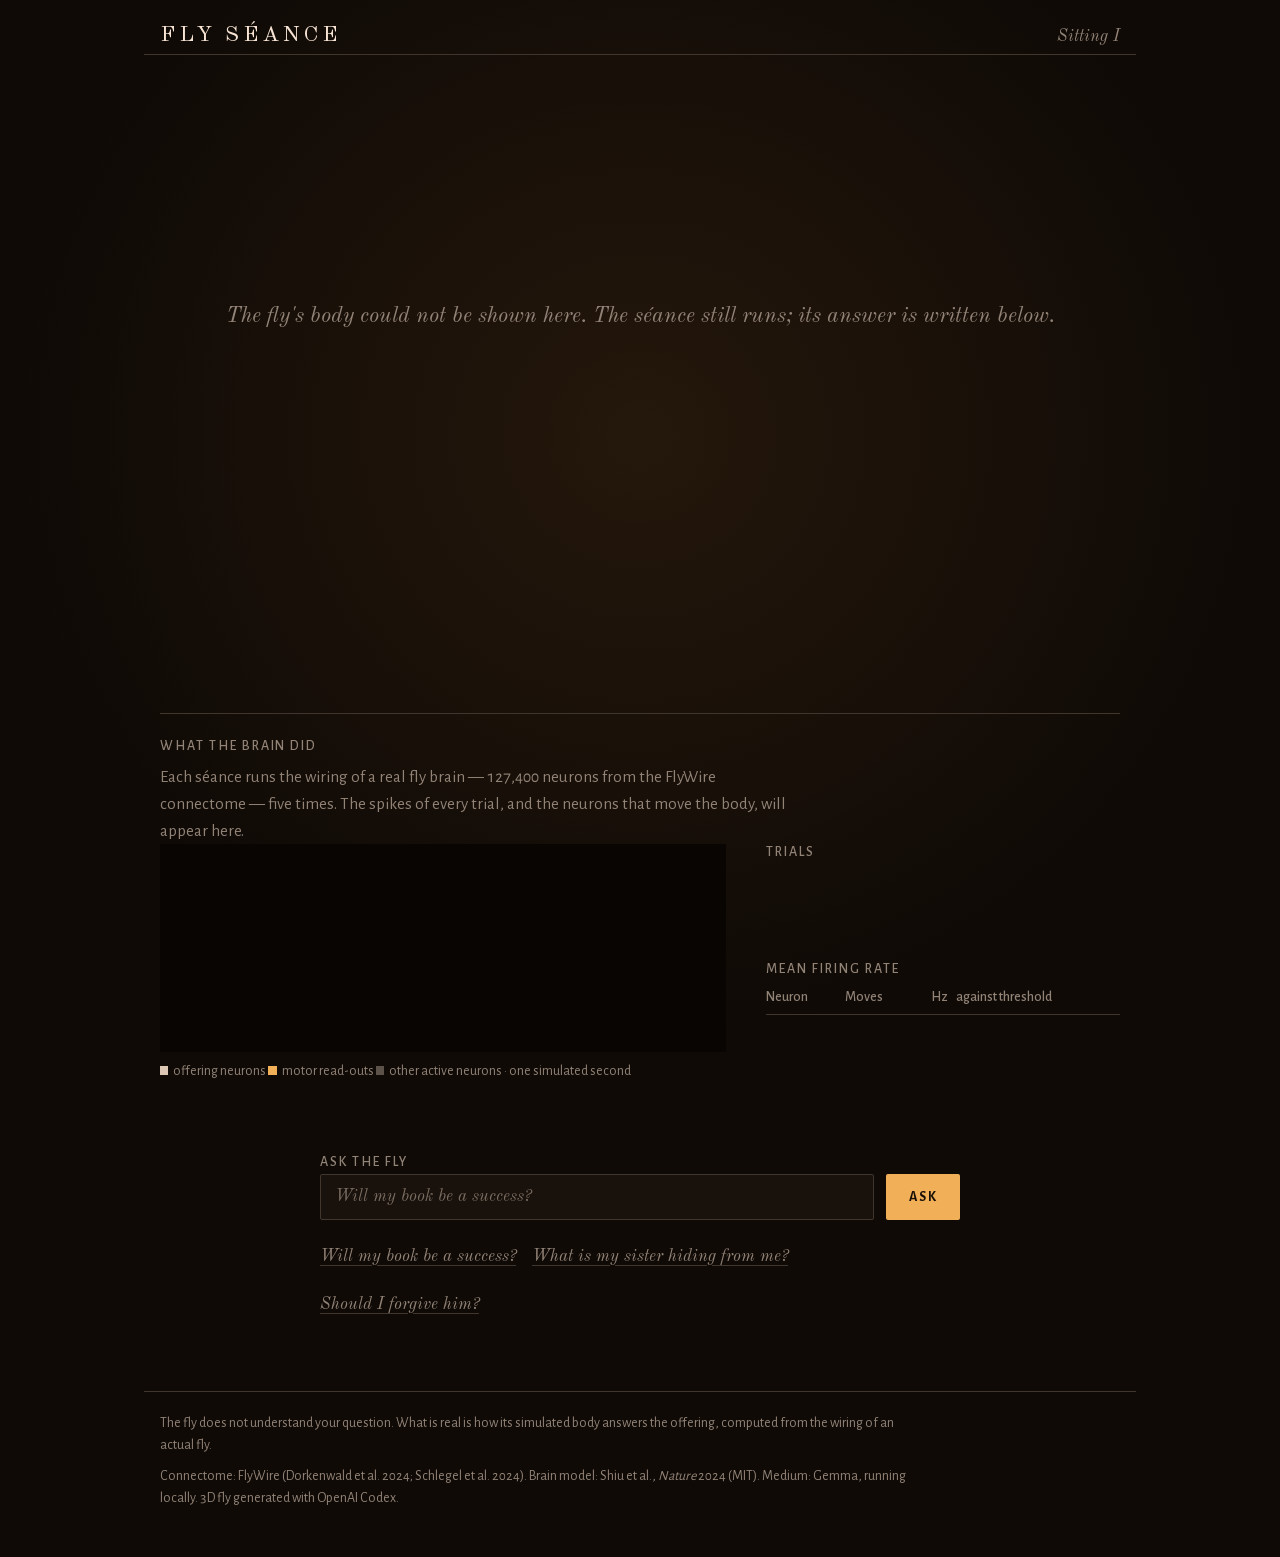
==== web/index.html @ 30ebe9e9 "Séance page: SSE ritual, live raster, rates against thresholds - server.py: stdlib HTTP + Server-Sen" ====
<!doctype html>
<html lang="en">
<head>
<meta charset="utf-8">
<meta name="viewport" content="width=device-width, initial-scale=1">
<title>Fly Séance</title>
<meta name="description" content="A séance with a simulated fruit-fly brain. A local Gemma model is the medium; the FlyWire connectome answers.">
<link rel="icon" href="favicon.svg" type="image/svg+xml">
<link rel="stylesheet" href="fonts/fonts.css">
<link rel="stylesheet" href="style.css">
<script type="module" src="seance.js"></script>
</head>
<body>
<header class="masthead">
  <h1>Fly Séance</h1>
  <p class="sitting" id="sitting" aria-live="off">Sitting <span id="sitting-n">I</span></p>
</header>

<main>
  <section class="stage" aria-label="The fly">
    <canvas id="fly" aria-hidden="true"></canvas>
    <p class="stage-fallback" id="stage-fallback" hidden></p>
    <p class="sr-only" id="fly-state" aria-live="polite">The fly is at rest.</p>
  </section>

  <section class="medium" aria-label="The medium">
    <blockquote class="question" id="question-quote" hidden></blockquote>

    <div class="offering" id="offering" hidden>
      <h2 class="label">Offering</h2>
      <dl class="gifts" id="gifts"></dl>
      <p class="why" id="why"></p>
    </div>

    <p class="voice" id="voice" aria-live="polite"></p>
  </section>

  <section class="proof" aria-labelledby="proof-title">
    <h2 class="label" id="proof-title">What the brain did</h2>
    <p class="proof-empty" id="proof-empty">Each séance runs the wiring of a real fly brain — 127,400 neurons from the FlyWire connectome — five times. The spikes of every trial, and the neurons that move the body, will appear here.</p>

    <div class="proof-body" id="proof-body" hidden>
      <figure class="raster">
        <canvas id="raster" role="img" aria-label="Spike raster of the latest trial"></canvas>
        <figcaption><span class="key key-offer">offering neurons</span> <span class="key key-read">motor read-outs</span> <span class="key key-other">other active neurons</span> · one simulated second</figcaption>
      </figure>

      <div class="trials">
        <h3 class="label">Trials</h3>
        <ol class="trial-list" id="trials" role="list"></ol>
      </div>

      <table class="rates">
        <caption class="label">Mean firing rate</caption>
        <thead><tr><th scope="col">Neuron</th><th scope="col">Moves</th><th scope="col" class="num">Hz</th><th scope="col">against threshold</th></tr></thead>
        <tbody id="rates"></tbody>
      </table>

      <p class="plain" id="plain"></p>
    </div>
  </section>

  <form class="ask" id="ask" autocomplete="off">
    <label for="q" class="label">Ask the fly</label>
    <div class="ask-row">
      <input id="q" name="q" type="text" maxlength="300" placeholder="Will my book be a success?" spellcheck="true">
      <button type="submit" id="ask-btn">Ask</button>
    </div>
    <p class="examples" id="examples">
      <button type="button" class="example">Will my book be a success?</button>
      <button type="button" class="example">What is my sister hiding from me?</button>
      <button type="button" class="example">Should I forgive him?</button>
    </p>
    <p class="failure" id="failure" role="alert" hidden></p>
  </form>
</main>

<footer class="credits">
  <p>The fly does not understand your question. What is real is how its simulated body answers the offering, computed from the wiring of an actual fly.</p>
  <p>Connectome: FlyWire (Dorkenwald et al. 2024; Schlegel et al. 2024). Brain model: Shiu et al., <i>Nature</i> 2024 (MIT). Medium: Gemma, running locally. 3D fly generated with OpenAI Codex.</p>
</footer>
</body>
</html>
---- web/fonts/fonts.css ----
@font-face {
  font-family: 'Alegreya Sans';
  font-style: normal;
  font-weight: 400;
  font-display: swap;
  src: url(../fonts/AlegreyaSans-400.woff2) format('woff2');
  unicode-range: U+0000-00FF, U+0131, U+0152-0153, U+02BB-02BC, U+02C6, U+02DA, U+02DC, U+0304, U+0308, U+0329, U+2000-206F, U+20AC, U+2122, U+2191, U+2193, U+2212, U+2215, U+FEFF, U+FFFD;
}
@font-face {
  font-family: 'Alegreya Sans';
  font-style: normal;
  font-weight: 500;
  font-display: swap;
  src: url(../fonts/AlegreyaSans-500.woff2) format('woff2');
  unicode-range: U+0000-00FF, U+0131, U+0152-0153, U+02BB-02BC, U+02C6, U+02DA, U+02DC, U+0304, U+0308, U+0329, U+2000-206F, U+20AC, U+2122, U+2191, U+2193, U+2212, U+2215, U+FEFF, U+FFFD;
}
@font-face {
  font-family: 'Alegreya Sans';
  font-style: normal;
  font-weight: 700;
  font-display: swap;
  src: url(../fonts/AlegreyaSans-700.woff2) format('woff2');
  unicode-range: U+0000-00FF, U+0131, U+0152-0153, U+02BB-02BC, U+02C6, U+02DA, U+02DC, U+0304, U+0308, U+0329, U+2000-206F, U+20AC, U+2122, U+2191, U+2193, U+2212, U+2215, U+FEFF, U+FFFD;
}
@font-face {
  font-family: 'Old Standard TT';
  font-style: italic;
  font-weight: 400;
  font-display: swap;
  src: url(../fonts/OldStandardTT-400i.woff2) format('woff2');
  unicode-range: U+0000-00FF, U+0131, U+0152-0153, U+02BB-02BC, U+02C6, U+02DA, U+02DC, U+0304, U+0308, U+0329, U+2000-206F, U+20AC, U+2122, U+2191, U+2193, U+2212, U+2215, U+FEFF, U+FFFD;
}
@font-face {
  font-family: 'Old Standard TT';
  font-style: normal;
  font-weight: 400;
  font-display: swap;
  src: url(../fonts/OldStandardTT-400.woff2) format('woff2');
  unicode-range: U+0000-00FF, U+0131, U+0152-0153, U+02BB-02BC, U+02C6, U+02DA, U+02DC, U+0304, U+0308, U+0329, U+2000-206F, U+20AC, U+2122, U+2191, U+2193, U+2212, U+2215, U+FEFF, U+FFFD;
}
@font-face {
  font-family: 'Old Standard TT';
  font-style: normal;
  font-weight: 700;
  font-display: swap;
  src: url(../fonts/OldStandardTT-700.woff2) format('woff2');
  unicode-range: U+0000-00FF, U+0131, U+0152-0153, U+02BB-02BC, U+02C6, U+02DA, U+02DC, U+0304, U+0308, U+0329, U+2000-206F, U+20AC, U+2122, U+2191, U+2193, U+2212, U+2215, U+FEFF, U+FFFD;
}
---- web/style.css ----
/* Fly Séance — a Victorian séance table under one candle. */

:root {
  --hue: 62;                                   /* sepia */
  --night: oklch(15% 0.012 var(--hue));        /* the room */
  --table: oklch(19% 0.016 var(--hue));
  --rule: oklch(34% 0.02 var(--hue));
  --ink-faint: oklch(62% 0.025 var(--hue));
  --ink: oklch(84% 0.035 var(--hue));
  --ink-bright: oklch(93% 0.03 var(--hue));
  --candle: oklch(80% 0.13 72);                /* the only warm light; the feeding voice */
  --verdigris: oklch(74% 0.07 175);            /* grooming voice */
  --oxblood: oklch(62% 0.13 28);               /* bitter */

  --display: "Old Standard TT", "Iowan Old Style", Georgia, serif;
  --text: "Alegreya Sans", "Gill Sans", "Segoe UI", sans-serif;

  --step--1: 0.875rem;
  --step-0: 1.0625rem;
  --step-1: 1.375rem;
  --step-2: clamp(1.75rem, 1.4rem + 1.4vw, 2.25rem);
  --step-3: clamp(2.5rem, 1.8rem + 3vw, 3.75rem);

  --ease-out: cubic-bezier(0.22, 1, 0.36, 1);
  color-scheme: dark;
}

*, *::before, *::after { box-sizing: border-box; }

body {
  margin: 0;
  min-height: 100vh;
  background:
    radial-gradient(ellipse 70% 55% at 50% 28%, oklch(22% 0.03 var(--hue)) 0%, transparent 70%),
    var(--night);
  color: var(--ink);
  font: 400 var(--step-0)/1.6 var(--text);
  font-variant-numeric: tabular-nums;
  -webkit-font-smoothing: antialiased;
}

.sr-only {
  position: absolute; width: 1px; height: 1px; margin: -1px; padding: 0;
  overflow: hidden; clip: rect(0 0 0 0); white-space: nowrap; border: 0;
}

/* ---------- masthead ---------- */

.masthead {
  display: flex; align-items: baseline; justify-content: space-between; gap: 1rem;
  max-width: 62rem; margin: 0 auto; padding: 1.5rem 1rem 0;
  border-bottom: 1px solid var(--rule);
}
.masthead h1 {
  margin: 0 0 0.5rem;
  font: 400 var(--step-1)/1 var(--display);
  letter-spacing: 0.16em; text-transform: uppercase;
  color: var(--ink-bright);
}
.sitting {
  margin: 0; font: italic 400 var(--step-0)/1 var(--display); color: var(--ink-faint);
}

main { max-width: 62rem; margin: 0 auto; padding: 0 1rem; }

.label {
  margin: 0 0 0.5rem;
  font: 500 var(--step--1)/1.2 var(--text);
  letter-spacing: 0.14em; text-transform: uppercase;
  color: var(--ink-faint);
}

/* ---------- the stage ---------- */

.stage {
  position: relative;
  height: min(58vh, 34rem);
  min-height: 18rem;
}
#fly { display: block; width: 100%; height: 100%; }
.stage-fallback {
  position: absolute; inset: 0; display: grid; place-items: center; margin: 0;
  font: italic 400 var(--step-1)/1.4 var(--display); color: var(--ink-faint); text-align: center;
}

/* ---------- the medium ---------- */

.medium { max-width: 40rem; margin: 0 auto; text-align: center; min-height: 6rem; }

.question {
  margin: 0 0 1.25rem;
  font: italic 400 var(--step-2)/1.25 var(--display);
  color: var(--ink-bright);
}
.question::before { content: "“"; }
.question::after { content: "”"; }

.offering { margin: 0 0 1.25rem; }
.gifts {
  display: flex; justify-content: center; gap: 2rem; flex-wrap: wrap;
  margin: 0 0 0.5rem;
}
.gift { display: grid; gap: 0.3rem; min-width: 6.5rem; opacity: 0.35; transition: opacity 600ms var(--ease-out); }
.gift.is-given { opacity: 1; }
.gift dt { font: 400 var(--step-0)/1 var(--display); color: var(--ink-bright); }
.gift dd { margin: 0; font-size: var(--step--1); color: var(--ink-faint); }
.gift-bar { height: 2px; background: var(--rule); position: relative; overflow: hidden; }
.gift-bar i {
  position: absolute; inset: 0; transform-origin: left; transform: scaleX(0);
  transition: transform 900ms var(--ease-out);
}
.gift[data-kind="nectar"] .gift-bar i { background: var(--candle); }
.gift[data-kind="bitter"] .gift-bar i { background: var(--oxblood); }
.gift[data-kind="touch"]  .gift-bar i { background: var(--verdigris); }
.why { margin: 0.75rem 0 0; font: italic 400 var(--step-0)/1.5 var(--display); color: var(--ink-faint); }

.voice {
  margin: 0 auto; max-width: 34rem;
  font: 400 var(--step-1)/1.55 var(--display);
  color: var(--ink-bright);
  min-height: 1.5em;
}
.voice[data-voice="feed"]  { color: var(--candle); }
.voice[data-voice="groom"] { color: var(--verdigris); }

/* ---------- the proof ---------- */

.proof {
  margin: 2.5rem 0 0; padding: 1.5rem 0 0;
  border-top: 1px solid var(--rule);
}
.proof-empty { max-width: 40rem; margin: 0; color: var(--ink-faint); }

.proof-body {
  display: grid; gap: 1.5rem 2.5rem;
  grid-template-columns: minmax(0, 1.6fr) minmax(0, 1fr);
  grid-template-areas: "raster trials" "raster rates" "plain plain";
}
.raster { grid-area: raster; margin: 0; }
.trials { grid-area: trials; }
.rates  { grid-area: rates; }
.plain  { grid-area: plain; }

#raster { display: block; width: 100%; height: 13rem; background: oklch(12% 0.01 var(--hue)); }
.raster figcaption { margin-top: 0.5rem; font-size: var(--step--1); color: var(--ink-faint); }
.key::before {
  content: ""; display: inline-block; width: 0.6em; height: 0.6em; margin-right: 0.35em;
  vertical-align: 0.05em;
}
.key-offer::before { background: var(--ink); }
.key-read::before  { background: var(--candle); }
.key-other::before { background: var(--ink-faint); opacity: 0.6; }

.trial-list { display: flex; gap: 0.6rem; margin: 0; padding: 0; list-style: none; }
.trial {
  width: 2.5rem; height: 2.5rem; display: grid; place-items: center;
  border: 1px solid var(--rule); border-radius: 50%;
  font: 400 var(--step--1)/1 var(--text); color: var(--ink-faint);
  transition: border-color 400ms var(--ease-out), color 400ms var(--ease-out), background-color 400ms var(--ease-out);
}
.trial[data-voice="feed"]  { border-color: var(--candle); color: var(--candle); }
.trial[data-voice="groom"] { border-color: var(--verdigris); color: var(--verdigris); }
.trial[data-voice="still"] { border-color: var(--ink-faint); color: var(--ink); }
.trial.is-running { animation: breathe 1.6s ease-in-out infinite; }
@keyframes breathe { 50% { border-color: var(--ink); } }

.rates { width: 100%; border-collapse: collapse; font-size: var(--step--1); }
.rates caption { text-align: left; }
.rates th { text-align: left; font-weight: 500; color: var(--ink-faint); padding: 0 0.5rem 0.35rem 0; border-bottom: 1px solid var(--rule); }
.rates td { padding: 0.45rem 0.5rem 0.45rem 0; border-bottom: 1px solid oklch(26% 0.015 var(--hue)); vertical-align: middle; }
.rates .num { text-align: right; }
.rates td.num { color: var(--ink-bright); }
.meter { position: relative; height: 0.5rem; min-width: 5rem; background: oklch(22% 0.015 var(--hue)); }
.meter i { position: absolute; inset: 0; background: var(--ink-faint); transform-origin: left; transition: transform 700ms var(--ease-out); }
.meter b { position: absolute; top: -0.2rem; bottom: -0.2rem; width: 1px; background: var(--ink-bright); }
.meter.is-over i { background: var(--candle); }
.meter.is-over[data-voice="groom"] i { background: var(--verdigris); }

.plain { margin: 0; max-width: 48rem; color: var(--ink); }
.plain:not(:empty)::before { content: "What actually happened. "; font-weight: 700; color: var(--ink-bright); }

/* ---------- asking ---------- */

.ask { margin: 2.5rem auto 0; max-width: 40rem; }
.ask-row { display: flex; gap: 0.75rem; }
.ask input {
  flex: 1; min-width: 0; min-height: 2.9rem; padding: 0.5rem 0.9rem;
  background: var(--table); color: var(--ink-bright);
  border: 1px solid var(--rule); border-radius: 2px;
  font: italic 400 var(--step-0)/1.3 var(--display);
}
.ask input::placeholder { color: var(--ink-faint); opacity: 0.8; }
.ask input:focus-visible, .ask button:focus-visible {
  outline: 2px solid var(--candle); outline-offset: 2px;
}
.ask button[type="submit"] {
  min-height: 2.9rem; padding: 0 1.4rem;
  background: var(--candle); color: oklch(18% 0.02 var(--hue));
  border: 0; border-radius: 2px; cursor: pointer;
  font: 700 var(--step--1)/1 var(--text); letter-spacing: 0.14em; text-transform: uppercase;
}
.ask button[disabled] { opacity: 0.45; cursor: progress; }
.examples { display: flex; flex-wrap: wrap; gap: 0.25rem 1rem; margin: 0.9rem 0 0; }
.example {
  min-height: 2.75rem; padding: 0; background: none; border: 0; cursor: pointer;
  font: italic 400 var(--step-0)/1.3 var(--display); color: var(--ink-faint);
  text-decoration: underline; text-decoration-color: var(--rule); text-underline-offset: 0.25em;
}
.example:hover { color: var(--ink-bright); }
.example:focus-visible { outline: 2px solid var(--candle); outline-offset: 2px; }
.failure { margin: 1rem 0 0; color: var(--oxblood); font-weight: 500; }

/* ---------- credits ---------- */

.credits {
  max-width: 62rem; margin: 4rem auto 0; padding: 1.25rem 1rem 2.5rem;
  border-top: 1px solid var(--rule);
  font-size: var(--step--1); color: var(--ink-faint);
}
.credits p { max-width: 48rem; margin: 0 0 0.5rem; }

/* ---------- small screens ---------- */

@media (max-width: 46rem) {
  .proof-body { grid-template-columns: minmax(0, 1fr); grid-template-areas: "trials" "raster" "rates" "plain"; }
  .gifts { gap: 1.25rem; }
  .stage { height: 46vh; }
}

@media (prefers-reduced-motion: reduce) {
  *, *::before, *::after { transition-duration: 0ms !important; animation: none !important; }
}
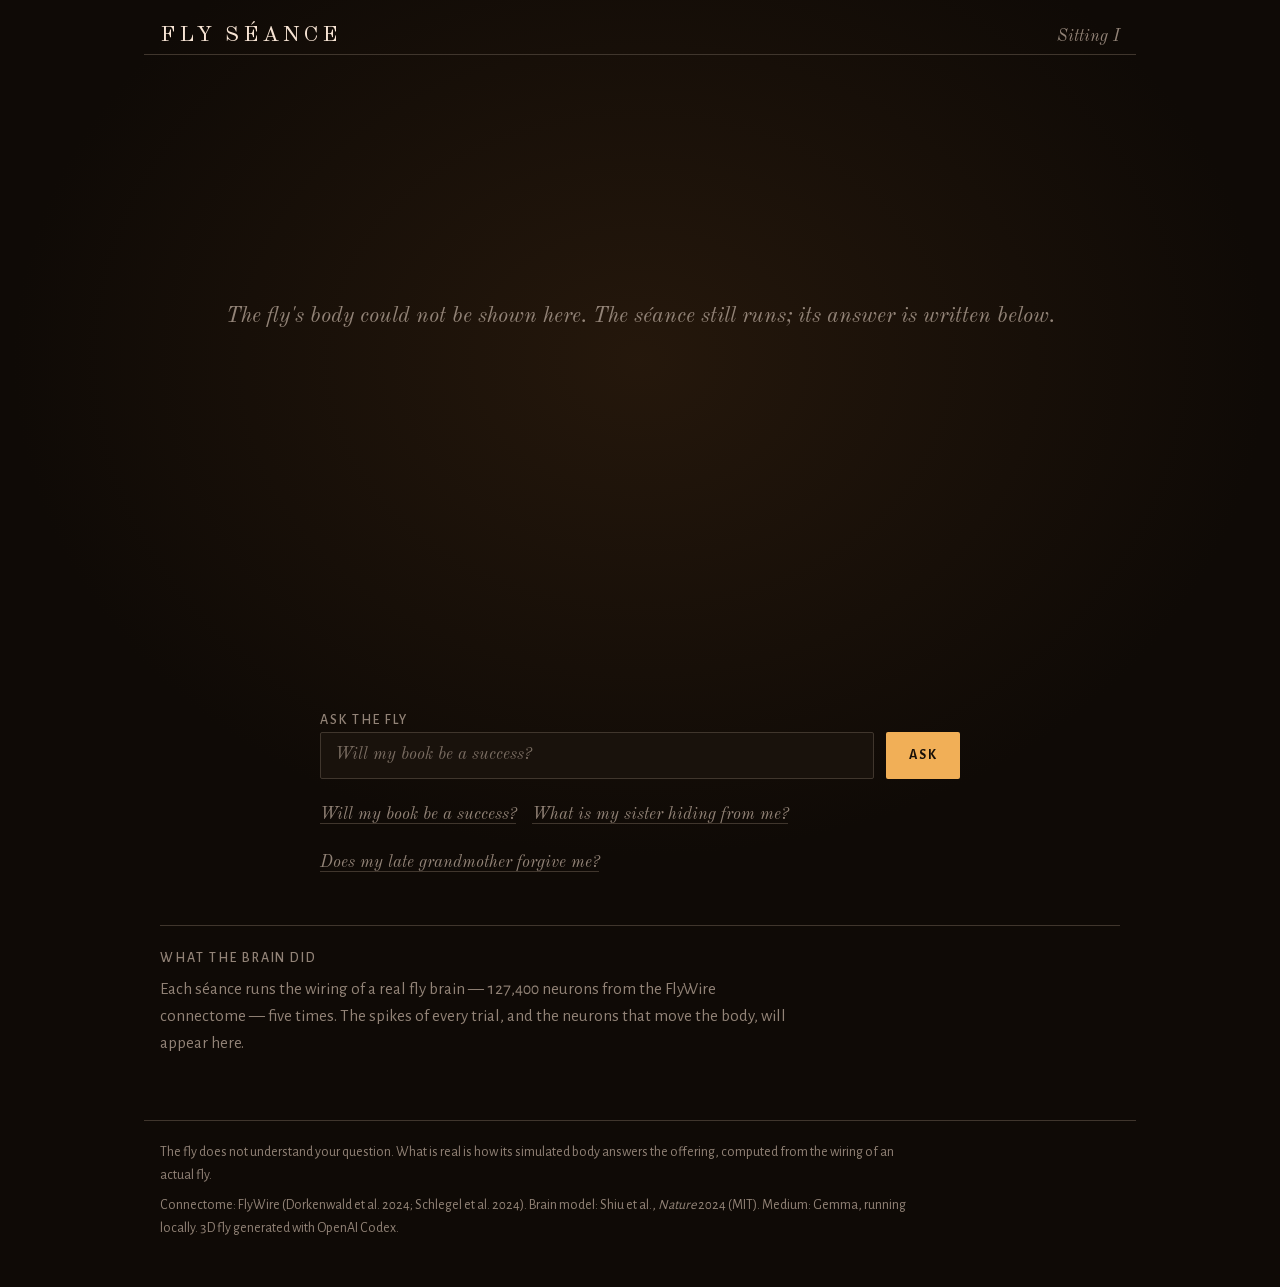
==== commit 4346ca14: "The veil: silencing three inhibitory neurons unmasks grooming - brain.py: silence named groups (ever" ====
--- a/web/index.html
+++ b/web/index.html
@@ -8,6 +8,7 @@
 <link rel="icon" href="favicon.svg" type="image/svg+xml">
 <link rel="stylesheet" href="fonts/fonts.css">
 <link rel="stylesheet" href="style.css">
+<script type="importmap">{"imports":{"three":"/vendor/three.module.min.js"}}</script>
 <script type="module" src="seance.js"></script>
 </head>
 <body>
@@ -29,11 +30,26 @@
     <div class="offering" id="offering" hidden>
       <h2 class="label">Offering</h2>
       <dl class="gifts" id="gifts"></dl>
+      <p class="veil" id="veil" hidden>The veil is lifted: three inhibitory neurons are silenced.</p>
       <p class="why" id="why"></p>
     </div>
 
     <p class="voice" id="voice" aria-live="polite"></p>
   </section>
+
+  <form class="ask" id="ask" autocomplete="off">
+    <label for="q" class="label">Ask the fly</label>
+    <div class="ask-row">
+      <input id="q" name="q" type="text" maxlength="300" placeholder="Will my book be a success?" spellcheck="true">
+      <button type="submit" id="ask-btn">Ask</button>
+    </div>
+    <p class="examples" id="examples">
+      <button type="button" class="example">Will my book be a success?</button>
+      <button type="button" class="example">What is my sister hiding from me?</button>
+      <button type="button" class="example">Does my late grandmother forgive me?</button>
+    </p>
+    <p class="failure" id="failure" role="alert" hidden></p>
+  </form>
 
   <section class="proof" aria-labelledby="proof-title">
     <h2 class="label" id="proof-title">What the brain did</h2>
@@ -60,19 +76,6 @@
     </div>
   </section>
 
-  <form class="ask" id="ask" autocomplete="off">
-    <label for="q" class="label">Ask the fly</label>
-    <div class="ask-row">
-      <input id="q" name="q" type="text" maxlength="300" placeholder="Will my book be a success?" spellcheck="true">
-      <button type="submit" id="ask-btn">Ask</button>
-    </div>
-    <p class="examples" id="examples">
-      <button type="button" class="example">Will my book be a success?</button>
-      <button type="button" class="example">What is my sister hiding from me?</button>
-      <button type="button" class="example">Should I forgive him?</button>
-    </p>
-    <p class="failure" id="failure" role="alert" hidden></p>
-  </form>
 </main>
 
 <footer class="credits">
--- a/web/style.css
+++ b/web/style.css
@@ -26,6 +26,7 @@
 }
 
 *, *::before, *::after { box-sizing: border-box; }
+[hidden] { display: none !important; }
 
 body {
   margin: 0;
@@ -77,7 +78,12 @@
   height: min(58vh, 34rem);
   min-height: 18rem;
 }
-#fly { display: block; width: 100%; height: 100%; }
+#fly {
+  display: block; width: 100%; height: 100%;
+  /* the candlelit table fades into the room instead of ending in a hard rectangle */
+  -webkit-mask-image: radial-gradient(ellipse 52% 62% at 50% 52%, #000 45%, transparent 100%);
+  mask-image: radial-gradient(ellipse 52% 62% at 50% 52%, #000 45%, transparent 100%);
+}
 .stage-fallback {
   position: absolute; inset: 0; display: grid; place-items: center; margin: 0;
   font: italic 400 var(--step-1)/1.4 var(--display); color: var(--ink-faint); text-align: center;
@@ -85,7 +91,7 @@
 
 /* ---------- the medium ---------- */
 
-.medium { max-width: 40rem; margin: 0 auto; text-align: center; min-height: 6rem; }
+.medium { max-width: 46rem; margin: 0 auto; text-align: center; min-height: 6rem; }
 
 .question {
   margin: 0 0 1.25rem;
@@ -97,10 +103,10 @@
 
 .offering { margin: 0 0 1.25rem; }
 .gifts {
-  display: flex; justify-content: center; gap: 2rem; flex-wrap: wrap;
+  display: flex; justify-content: center; gap: 1.25rem; flex-wrap: wrap;
   margin: 0 0 0.5rem;
 }
-.gift { display: grid; gap: 0.3rem; min-width: 6.5rem; opacity: 0.35; transition: opacity 600ms var(--ease-out); }
+.gift { display: grid; gap: 0.3rem; min-width: 6rem; opacity: 0.35; transition: opacity 600ms var(--ease-out); }
 .gift.is-given { opacity: 1; }
 .gift dt { font: 400 var(--step-0)/1 var(--display); color: var(--ink-bright); }
 .gift dd { margin: 0; font-size: var(--step--1); color: var(--ink-faint); }
@@ -112,6 +118,13 @@
 .gift[data-kind="nectar"] .gift-bar i { background: var(--candle); }
 .gift[data-kind="bitter"] .gift-bar i { background: var(--oxblood); }
 .gift[data-kind="touch"]  .gift-bar i { background: var(--verdigris); }
+.gift[data-kind="breath"] .gift-bar i { background: var(--ink-bright); }
+.veil {
+  margin: 0.75rem 0 0;
+  font: 500 var(--step--1)/1.3 var(--text); letter-spacing: 0.14em; text-transform: uppercase;
+  color: var(--ink-bright);
+}
+.veil::before, .veil::after { content: " ~ "; color: var(--ink-faint); }
 .why { margin: 0.75rem 0 0; font: italic 400 var(--step-0)/1.5 var(--display); color: var(--ink-faint); }
 
 .voice {
@@ -181,7 +194,7 @@
 
 /* ---------- asking ---------- */
 
-.ask { margin: 2.5rem auto 0; max-width: 40rem; }
+.ask { margin: 2rem auto 0; max-width: 40rem; }
 .ask-row { display: flex; gap: 0.75rem; }
 .ask input {
   flex: 1; min-width: 0; min-height: 2.9rem; padding: 0.5rem 0.9rem;
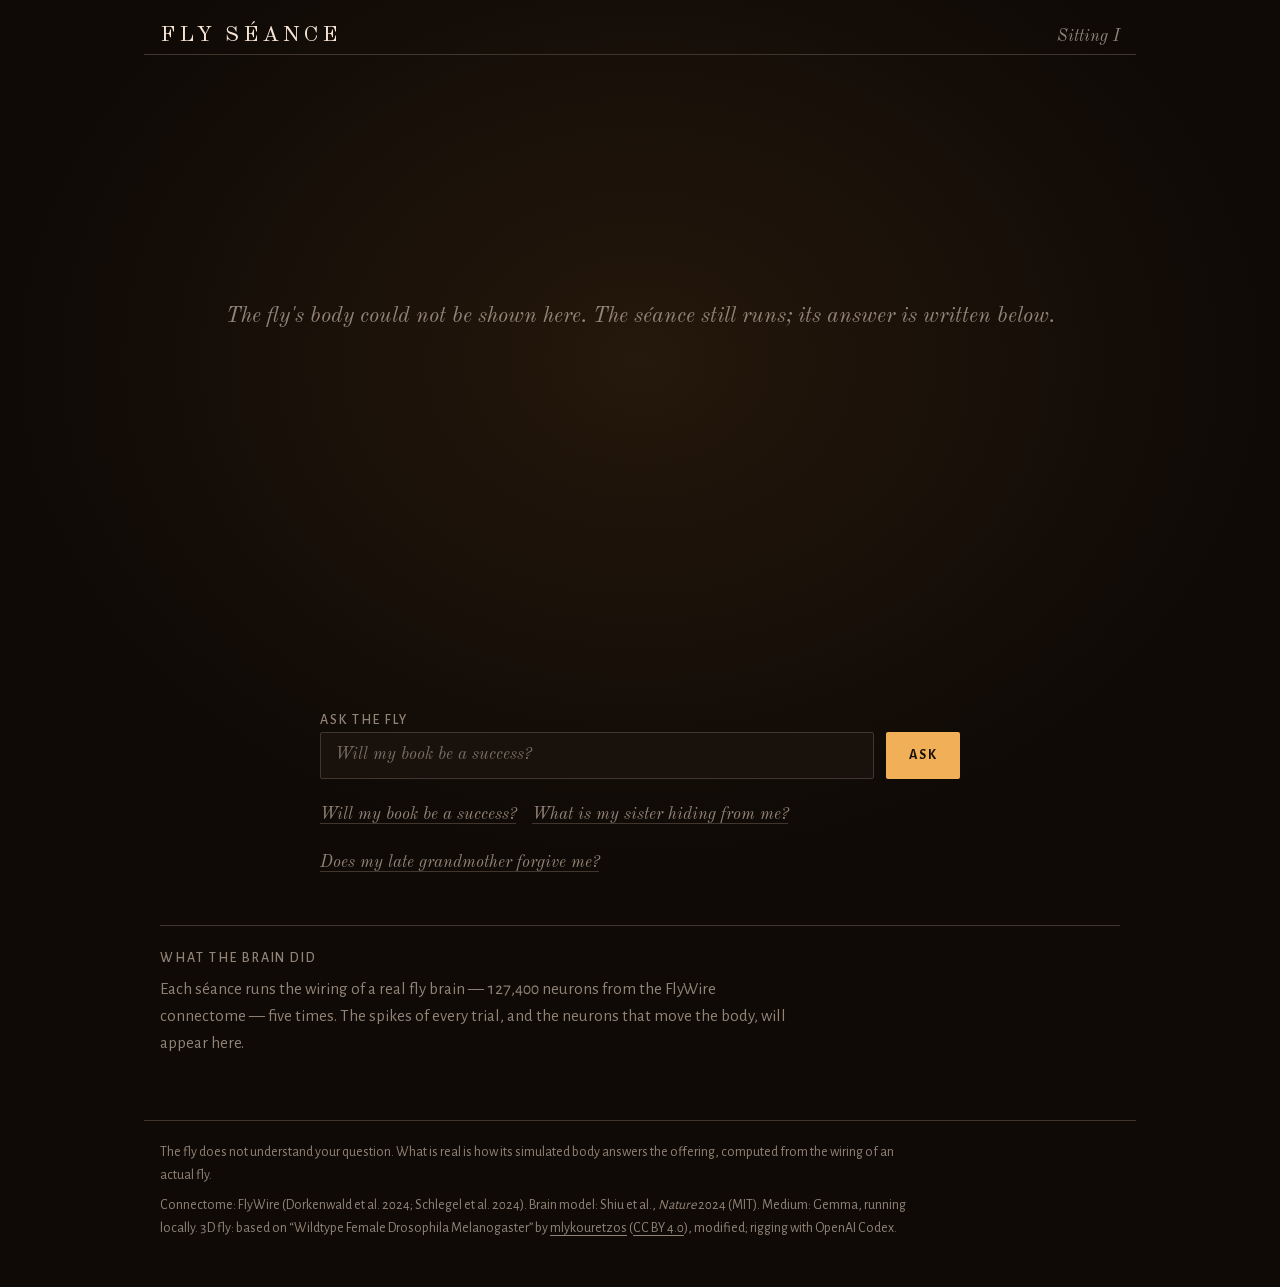
==== commit d7b6a420: "The fly in 3D, moved only by its read-out neurons - web/fly/: an anatomical Drosophila model (mlykou" ====
--- a/web/index.html
+++ b/web/index.html
@@ -21,6 +21,7 @@
   <section class="stage" aria-label="The fly">
     <canvas id="fly" aria-hidden="true"></canvas>
     <p class="stage-fallback" id="stage-fallback" hidden></p>
+    <p class="drift" id="drift" aria-live="off"></p>
     <p class="sr-only" id="fly-state" aria-live="polite">The fly is at rest.</p>
   </section>
 
@@ -34,6 +35,12 @@
       <p class="why" id="why"></p>
     </div>
 
+    <div class="answer-block" id="answer-block" hidden>
+      <p class="label">The fly says</p>
+      <p class="answer" id="answer"></p>
+      <p class="caveat">It does not know your question. It answered the offering.</p>
+    </div>
+    <p class="refusal" id="refusal" role="status" hidden></p>
     <p class="voice" id="voice" aria-live="polite"></p>
   </section>
 
@@ -80,7 +87,7 @@
 
 <footer class="credits">
   <p>The fly does not understand your question. What is real is how its simulated body answers the offering, computed from the wiring of an actual fly.</p>
-  <p>Connectome: FlyWire (Dorkenwald et al. 2024; Schlegel et al. 2024). Brain model: Shiu et al., <i>Nature</i> 2024 (MIT). Medium: Gemma, running locally. 3D fly generated with OpenAI Codex.</p>
+  <p>Connectome: FlyWire (Dorkenwald et al. 2024; Schlegel et al. 2024). Brain model: Shiu et al., <i>Nature</i> 2024 (MIT). Medium: Gemma, running locally. 3D fly: based on “Wildtype Female Drosophila Melanogaster” by <a href="https://sketchfab.com/mlykouretzos">mlykouretzos</a> (<a href="https://creativecommons.org/licenses/by/4.0/">CC BY 4.0</a>), modified; rigging with OpenAI Codex.</p>
 </footer>
 </body>
 </html>
--- a/web/style.css
+++ b/web/style.css
@@ -81,13 +81,24 @@
 #fly {
   display: block; width: 100%; height: 100%;
   /* the candlelit table fades into the room instead of ending in a hard rectangle */
-  -webkit-mask-image: radial-gradient(ellipse 52% 62% at 50% 52%, #000 45%, transparent 100%);
-  mask-image: radial-gradient(ellipse 52% 62% at 50% 52%, #000 45%, transparent 100%);
+  -webkit-mask-image: radial-gradient(ellipse 52% 62% at 50% 52%, #000 45%, transparent 100%),
+    linear-gradient(to bottom, transparent, #000 10%, #000 78%, transparent);
+  -webkit-mask-composite: source-in;
+  mask-image: radial-gradient(ellipse 52% 62% at 50% 52%, #000 45%, transparent 100%),
+    linear-gradient(to bottom, transparent, #000 10%, #000 78%, transparent);
+  mask-composite: intersect;
 }
 .stage-fallback {
   position: absolute; inset: 0; display: grid; place-items: center; margin: 0;
   font: italic 400 var(--step-1)/1.4 var(--display); color: var(--ink-faint); text-align: center;
 }
+
+.drift {
+  position: absolute; left: 0; right: 0; bottom: 0.75rem; margin: 0;
+  text-align: center; font: italic 400 var(--step-0)/1.4 var(--display); color: var(--ink-faint);
+  opacity: 0; transition: opacity 900ms var(--ease-out);
+}
+.drift.is-shown { opacity: 1; }
 
 /* ---------- the medium ---------- */
 
@@ -126,6 +137,22 @@
 }
 .veil::before, .veil::after { content: " ~ "; color: var(--ink-faint); }
 .why { margin: 0.75rem 0 0; font: italic 400 var(--step-0)/1.5 var(--display); color: var(--ink-faint); }
+
+.answer-block { margin: 0 0 0.75rem; }
+.answer-block .label { margin-bottom: 0.25rem; }
+.caveat { margin: 0.25rem 0 0; font-size: var(--step--1); color: var(--ink-faint); }
+.refusal {
+  max-width: 34rem; margin: 0 auto;
+  font: 400 var(--step-1)/1.5 var(--display); color: var(--ink-bright);
+}
+.refusal a { color: var(--candle); text-underline-offset: 0.2em; }
+.answer {
+  margin: 0;
+  font: 400 var(--step-3)/1.1 var(--display);
+  color: var(--ink-bright);
+}
+.answer[data-voice="feed"]  { color: var(--candle); }
+.answer[data-voice="groom"] { color: var(--verdigris); }
 
 .voice {
   margin: 0 auto; max-width: 34rem;
@@ -231,6 +258,8 @@
   font-size: var(--step--1); color: var(--ink-faint);
 }
 .credits p { max-width: 48rem; margin: 0 0 0.5rem; }
+.credits a { color: inherit; text-underline-offset: 0.2em; }
+.credits a:hover { color: var(--ink); }
 
 /* ---------- small screens ---------- */
 
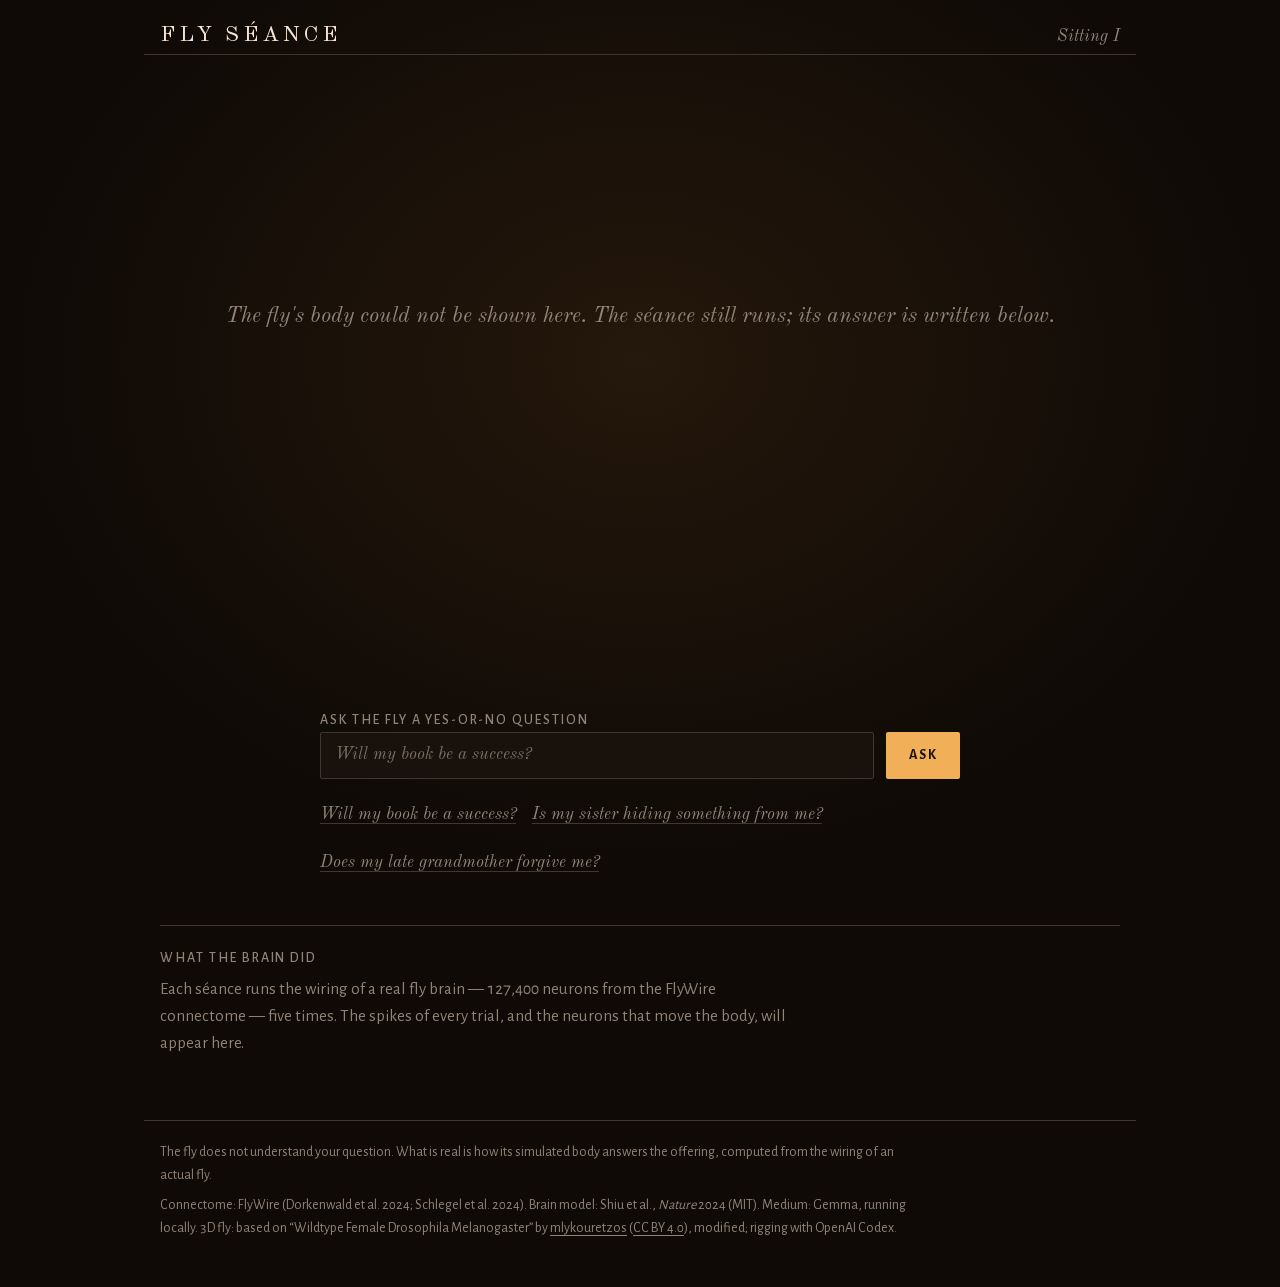
==== commit bdd25018: "The fly only answers yes-or-no questions, and says so "What is the name of my future husband?" got a" ====
--- a/web/index.html
+++ b/web/index.html
@@ -12,6 +12,13 @@
 <script type="module" src="seance.js"></script>
 </head>
 <body>
+<!-- The offerings, engraved for this page and stroked in the page ink. -->
+<svg class="sprite" aria-hidden="true" focusable="false">
+  <symbol id="gift-nectar" viewBox="0 0 64 64"><path d="M32.0 14.0 L50.0 23.0 L32.0 32.0 L14.0 23.0Z"/><path d="M14.0 23.0 L32.0 32.0 L32.0 52.0 L14.0 43.0Z"/><path d="M32.0 32.0 L50.0 23.0 L50.0 43.0 L32.0 52.0Z"/><path class="d" d="M34.6 19.0h0.01M40.7 20.9h0.01M34.6 22.3h0.01M25.2 19.7h0.01M26.0 19.0h0.01M31.7 16.7h0.01M25.9 24.9h0.01M30.5 18.1h0.01M27.2 27.3h0.01M34.7 22.8h0.01M46.1 23.2h0.01M40.6 24.1h0.01M32.4 17.4h0.01M24.3 23.9h0.01"/><path class="d" d="M18.2 36.5h0.01M25.1 36.4h0.01M23.7 30.5h0.01M16.3 29.2h0.01M25.7 37.6h0.01M20.2 37.5h0.01M22.3 33.8h0.01M27.5 43.1h0.01M19.1 36.8h0.01M23.4 44.0h0.01M26.5 35.7h0.01M30.3 34.7h0.01M21.8 41.2h0.01M17.7 34.7h0.01M16.0 36.8h0.01M27.0 40.7h0.01M28.7 37.2h0.01M26.0 40.6h0.01M24.2 37.4h0.01M28.1 47.5h0.01M22.6 40.1h0.01M16.4 37.6h0.01M25.2 46.9h0.01M27.9 36.3h0.01M21.3 39.5h0.01M15.8 33.2h0.01M18.0 28.6h0.01M16.3 38.7h0.01M17.4 30.5h0.01M21.4 42.9h0.01"/><path class="d" d="M34.7 39.8h0.01M41.7 43.6h0.01M45.8 41.2h0.01M37.6 37.8h0.01M38.9 45.0h0.01M47.9 28.2h0.01M36.1 35.4h0.01M37.0 39.3h0.01M42.3 32.8h0.01M33.5 39.9h0.01M39.0 39.6h0.01M47.9 37.3h0.01M41.2 39.4h0.01M43.7 28.7h0.01M47.0 39.2h0.01M46.7 39.7h0.01M39.4 36.6h0.01M35.0 42.8h0.01M34.4 33.5h0.01M36.6 34.0h0.01M38.6 31.2h0.01M33.4 35.4h0.01M35.0 38.2h0.01M33.8 47.4h0.01M42.7 30.7h0.01M37.3 36.8h0.01M38.9 32.2h0.01M46.3 43.1h0.01M40.5 37.5h0.01M34.7 33.9h0.01M38.6 34.7h0.01M46.0 29.3h0.01M33.8 48.7h0.01M41.4 31.3h0.01M41.7 29.2h0.01M41.4 45.3h0.01M46.5 38.0h0.01M37.4 37.1h0.01M36.0 44.6h0.01M41.5 41.9h0.01M38.4 34.1h0.01M45.7 43.3h0.01M46.3 40.0h0.01M45.8 39.1h0.01M36.9 39.9h0.01M38.8 30.7h0.01M33.9 37.4h0.01M37.4 42.6h0.01M47.9 33.2h0.01M47.6 42.4h0.01M47.9 31.8h0.01M36.8 35.0h0.01M36.4 34.8h0.01M42.9 43.3h0.01M46.1 34.6h0.01M43.3 41.4h0.01M34.7 43.3h0.01M47.2 39.1h0.01M44.8 35.2h0.01M36.1 44.8h0.01M38.5 43.8h0.01M48.1 32.2h0.01M39.5 45.8h0.01M44.4 30.3h0.01M35.4 34.5h0.01M47.1 39.6h0.01M35.7 45.7h0.01M48.3 36.5h0.01M38.7 39.4h0.01M35.4 32.1h0.01"/><path d="M55 48.6 l1.4 1.4 l-1.4 1.4 l-1.4 -1.4z"/><path d="M58 44.6 l1.4 1.4 l-1.4 1.4 l-1.4 -1.4z"/><path d="M9 50.6 l1.4 1.4 l-1.4 1.4 l-1.4 -1.4z"/><path d="M53 54.6 l1.4 1.4 l-1.4 1.4 l-1.4 -1.4z"/><path d="M12 55.6 l1.4 1.4 l-1.4 1.4 l-1.4 -1.4z"/></symbol>
+  <symbol id="gift-bitter" viewBox="0 0 64 64"><path d="M30 61 C26 44, 36 28, 38 5"/><path d="M29.1 51.9 Q23.0 41.3 16.7 44.8 Q22.8 53.2 29.1 51.9"/><path class="h" d="M29.1 51.9 L16.7 44.8"/><path class="h" d="M23.5 49.9 q0.1 -6.2 -1.9 -6.9"/><path d="M29.6 45.8 Q36.6 37.1 41.8 41.1 Q35.1 47.9 29.6 45.8"/><path class="h" d="M29.6 45.8 L41.8 41.1"/><path class="h" d="M34.9 44.8 q0.8 -5.7 2.9 -6.0"/><path d="M30.7 39.5 Q27.5 29.8 21.8 31.6 Q25.4 39.6 30.7 39.5"/><path class="h" d="M30.7 39.5 L21.8 31.6"/><path class="h" d="M26.5 37.0 q1.1 -5.1 -0.7 -6.1"/><path d="M32.3 33.1 Q38.9 26.6 42.8 30.4 Q36.6 35.3 32.3 33.1"/><path class="h" d="M32.3 33.1 L42.8 30.4"/><path class="h" d="M36.8 32.8 q1.2 -4.6 3.2 -4.5"/><path d="M34.1 26.3 Q31.7 18.5 27.0 19.7 Q29.7 26.3 34.1 26.3"/><path class="h" d="M34.1 26.3 L27.0 19.7"/><path class="h" d="M30.7 24.2 q1.0 -4.1 -0.8 -5.0"/><path d="M35.8 19.2 Q40.7 14.0 43.9 16.8 Q39.2 20.9 35.8 19.2"/><path class="h" d="M35.8 19.2 L43.9 16.8"/><path class="h" d="M39.3 18.9 q0.8 -3.6 2.8 -3.6"/><path d="M37.2 11.7 Q34.8 5.9 31.4 7.2 Q33.9 11.9 37.2 11.7"/><path class="h" d="M37.2 11.7 L31.4 7.2"/><path class="h" d="M34.5 10.3 q0.5 -3.2 -1.4 -3.8"/></symbol>
+  <symbol id="gift-touch" viewBox="0 0 64 64"><path d="M10 62 C22 42, 36 22, 54 6"/><path class="h" d="M18.2 48.8 Q19.9 50.0 21.5 48.2"/><path class="h" d="M22.5 42.5 Q26.9 45.5 31.2 40.9"/><path class="h" d="M27.0 36.2 Q32.7 40.4 38.6 34.4"/><path class="h" d="M31.7 30.0 Q38.0 34.9 44.8 28.4"/><path class="h" d="M36.6 24.0 Q42.8 29.2 49.9 22.9"/><path class="h" d="M41.7 18.2 Q47.1 23.1 53.9 17.6"/><path class="h" d="M47.1 12.5 Q51.2 16.6 56.7 12.5"/><path class="h" d="M52.7 7.2 Q54.8 9.4 57.7 7.4"/><path d="M17.5 50.0 L21.5 48.2 L26.8 44.4 L31.2 40.9 L35.1 37.6 L38.6 34.4 L41.8 31.3 L44.8 28.4 L47.5 25.6 L49.9 22.9 L52.0 20.2 L53.9 17.6 L55.4 15.1 L56.7 12.5 L57.5 10.0 L57.7 7.4"/><path class="h" d="M18.2 48.8 Q17.1 48.1 17.8 46.6"/><path class="h" d="M22.5 42.5 Q19.7 40.5 21.5 36.9"/><path class="h" d="M27.0 36.2 Q23.4 33.5 25.9 28.8"/><path class="h" d="M36.6 24.0 Q32.7 20.7 35.9 15.6"/><path class="h" d="M41.7 18.2 Q38.3 15.0 41.4 10.4"/><path class="h" d="M47.1 12.5 Q44.5 9.9 47.1 6.4"/><path class="h" d="M52.7 7.2 Q51.4 5.7 52.9 3.9"/><path d="M17.5 50.0 L17.8 46.6 L19.5 41.4 L21.5 36.9 L23.6 32.7 L25.9 28.8 L28.2 25.1 L30.7 21.7 L33.2 18.5 L35.9 15.6 L38.6 12.9 L41.4 10.4 L44.2 8.3 L47.1 6.4 L50.0 4.9 L52.9 3.9"/></symbol>
+  <symbol id="gift-breath" viewBox="0 0 64 64"><path d="M27 46 L27 62 M37 46 L37 62 M24 62 L40 62"/><path d="M27 46 Q32 44 37 46"/><path d="M34 46.5 q1.2 3.5 0.4 7.5 q-0.3 1.4 -0.9 0"/><path d="M32 45 L32 41"/><path d="M32 41 C27 35, 37 31, 32 25 S26 14, 32 8 S38 3, 35 1"/><path class="h" d="M33 38 C39 33, 31 28, 37 21 S43 12, 39 6"/><path class="h" d="M31 37 C25 32, 29 25, 25 19 S22 12, 25 8"/><path class="h" d="M34.5 48 L34.5 61"/><path class="h" d="M35.2 49 L35.2 61"/><path class="h" d="M35.9 50 L35.9 61"/><path class="h" d="M36.6 51 L36.6 61"/></symbol>
+</svg>
 <header class="masthead">
   <h1>Fly Séance</h1>
   <p class="sitting" id="sitting" aria-live="off">Sitting <span id="sitting-n">I</span></p>
@@ -21,6 +28,7 @@
   <section class="stage" aria-label="The fly">
     <canvas id="fly" aria-hidden="true"></canvas>
     <p class="stage-fallback" id="stage-fallback" hidden></p>
+    <figure class="laid" id="laid" aria-hidden="true" hidden></figure>
     <p class="drift" id="drift" aria-live="off"></p>
     <p class="sr-only" id="fly-state" aria-live="polite">The fly is at rest.</p>
   </section>
@@ -29,9 +37,10 @@
     <blockquote class="question" id="question-quote" hidden></blockquote>
 
     <div class="offering" id="offering" hidden>
-      <h2 class="label">Offering</h2>
-      <dl class="gifts" id="gifts"></dl>
-      <p class="veil" id="veil" hidden>The veil is lifted: three inhibitory neurons are silenced.</p>
+      <h2 class="label">The offering</h2>
+      <p class="offer-line" id="offer-line"></p>
+      <ul class="gifts" id="gifts"></ul>
+      <p class="veil" id="veil" hidden>The veil is lifted: three neurons that hold the fly back are silenced.</p>
       <p class="why" id="why"></p>
     </div>
 
@@ -45,14 +54,14 @@
   </section>
 
   <form class="ask" id="ask" autocomplete="off">
-    <label for="q" class="label">Ask the fly</label>
+    <label for="q" class="label">Ask the fly a yes-or-no question</label>
     <div class="ask-row">
       <input id="q" name="q" type="text" maxlength="300" placeholder="Will my book be a success?" spellcheck="true">
       <button type="submit" id="ask-btn">Ask</button>
     </div>
     <p class="examples" id="examples">
       <button type="button" class="example">Will my book be a success?</button>
-      <button type="button" class="example">What is my sister hiding from me?</button>
+      <button type="button" class="example">Is my sister hiding something from me?</button>
       <button type="button" class="example">Does my late grandmother forgive me?</button>
     </p>
     <p class="failure" id="failure" role="alert" hidden></p>
--- a/web/style.css
+++ b/web/style.css
@@ -40,6 +40,7 @@
   -webkit-font-smoothing: antialiased;
 }
 
+.sprite { position: absolute; width: 0; height: 0; overflow: hidden; }
 .sr-only {
   position: absolute; width: 1px; height: 1px; margin: -1px; padding: 0;
   overflow: hidden; clip: rect(0 0 0 0); white-space: nowrap; border: 0;
@@ -88,6 +89,21 @@
     linear-gradient(to bottom, transparent, #000 10%, #000 78%, transparent);
   mask-composite: intersect;
 }
+/* the things offered, laid on the table beside the fly's head */
+.laid {
+  position: absolute; left: 8%; bottom: 14%; margin: 0;
+  display: grid; grid-auto-flow: column dense; grid-auto-columns: max-content;
+  grid-template-rows: 4.5rem 4.5rem; gap: 2.5rem 0.75rem; align-items: end;
+  color: var(--ink); opacity: 0; transform: translateY(0.5rem);
+  transition: opacity 900ms var(--ease-out), transform 900ms var(--ease-out);
+  pointer-events: none;
+}
+.laid.is-shown { opacity: 0.9; transform: none; }
+.laid .engraving { width: 4.5rem; height: 4.5rem; }
+/* what touches the antenna is held up at head height, tilted toward it */
+.laid .engraving { grid-row: 2; }
+.laid .engraving.is-raised { grid-row: 1; }
+.laid [data-kind="touch"] { transform: rotate(-24deg); transform-origin: 20% 90%; }
 .stage-fallback {
   position: absolute; inset: 0; display: grid; place-items: center; margin: 0;
   font: italic 400 var(--step-1)/1.4 var(--display); color: var(--ink-faint); text-align: center;
@@ -113,15 +129,32 @@
 .question::after { content: "”"; }
 
 .offering { margin: 0 0 1.25rem; }
+.offer-line {
+  max-width: 34rem; margin: 0 auto 1.25rem;
+  font: 400 var(--step-1)/1.4 var(--display); color: var(--ink-bright); text-wrap: balance;
+}
 .gifts {
-  display: flex; justify-content: center; gap: 1.25rem; flex-wrap: wrap;
-  margin: 0 0 0.5rem;
-}
-.gift { display: grid; gap: 0.3rem; min-width: 6rem; opacity: 0.35; transition: opacity 600ms var(--ease-out); }
-.gift.is-given { opacity: 1; }
-.gift dt { font: 400 var(--step-0)/1 var(--display); color: var(--ink-bright); }
-.gift dd { margin: 0; font-size: var(--step--1); color: var(--ink-faint); }
-.gift-bar { height: 2px; background: var(--rule); position: relative; overflow: hidden; }
+  display: grid; grid-template-columns: repeat(4, minmax(0, 8.5rem)); justify-content: center;
+  gap: 1.5rem; margin: 0 0 0.5rem; padding: 0; list-style: none;
+}
+.gift {
+  display: grid; justify-items: center; align-content: start; gap: 0.25rem; text-align: center;
+  color: var(--ink-faint); opacity: 0.4; transition: opacity 600ms var(--ease-out), color 600ms var(--ease-out);
+}
+.gift.is-given { opacity: 1; color: var(--ink); }
+.gift p { margin: 0; }
+.engraving {
+  width: 3.5rem; height: 3.5rem; overflow: visible;
+  fill: none; stroke: currentColor; stroke-width: 1.3; stroke-linecap: round; stroke-linejoin: round;
+}
+.engraving .h { stroke-width: 0.65; }
+.engraving .d { stroke-width: 1.4; }
+.gift.is-given .engraving { color: var(--ink-bright); }
+.gift-name { font: 400 var(--step-0)/1.2 var(--display); color: var(--ink-bright); margin-top: 0.25rem !important; }
+.gift:not(.is-given) .gift-name { color: inherit; }
+.gift-sense { font: italic 400 var(--step--1)/1.3 var(--display); }
+.gift-dose { font-size: 0.75rem; line-height: 1.3; color: var(--ink-faint); min-height: 1lh; }
+.gift-bar { width: 100%; height: 2px; margin-top: 0.35rem; background: var(--rule); position: relative; overflow: hidden; }
 .gift-bar i {
   position: absolute; inset: 0; transform-origin: left; transform: scaleX(0);
   transition: transform 900ms var(--ease-out);
@@ -265,7 +298,12 @@
 
 @media (max-width: 46rem) {
   .proof-body { grid-template-columns: minmax(0, 1fr); grid-template-areas: "trials" "raster" "rates" "plain"; }
-  .gifts { gap: 1.25rem; }
+  .gifts { grid-template-columns: repeat(2, minmax(0, 9rem)); gap: 1.25rem 1.5rem; }
+  .laid { left: 4%; bottom: 20%; }
+  .laid .engraving { width: 3rem; height: 3rem; }
+  /* too little room beside the head: everything on one row under it */
+  .laid { grid-template-rows: 3rem; gap: 0.5rem; }
+  .laid .engraving, .laid .engraving.is-raised { grid-row: 1; }
   .stage { height: 46vh; }
 }
 
